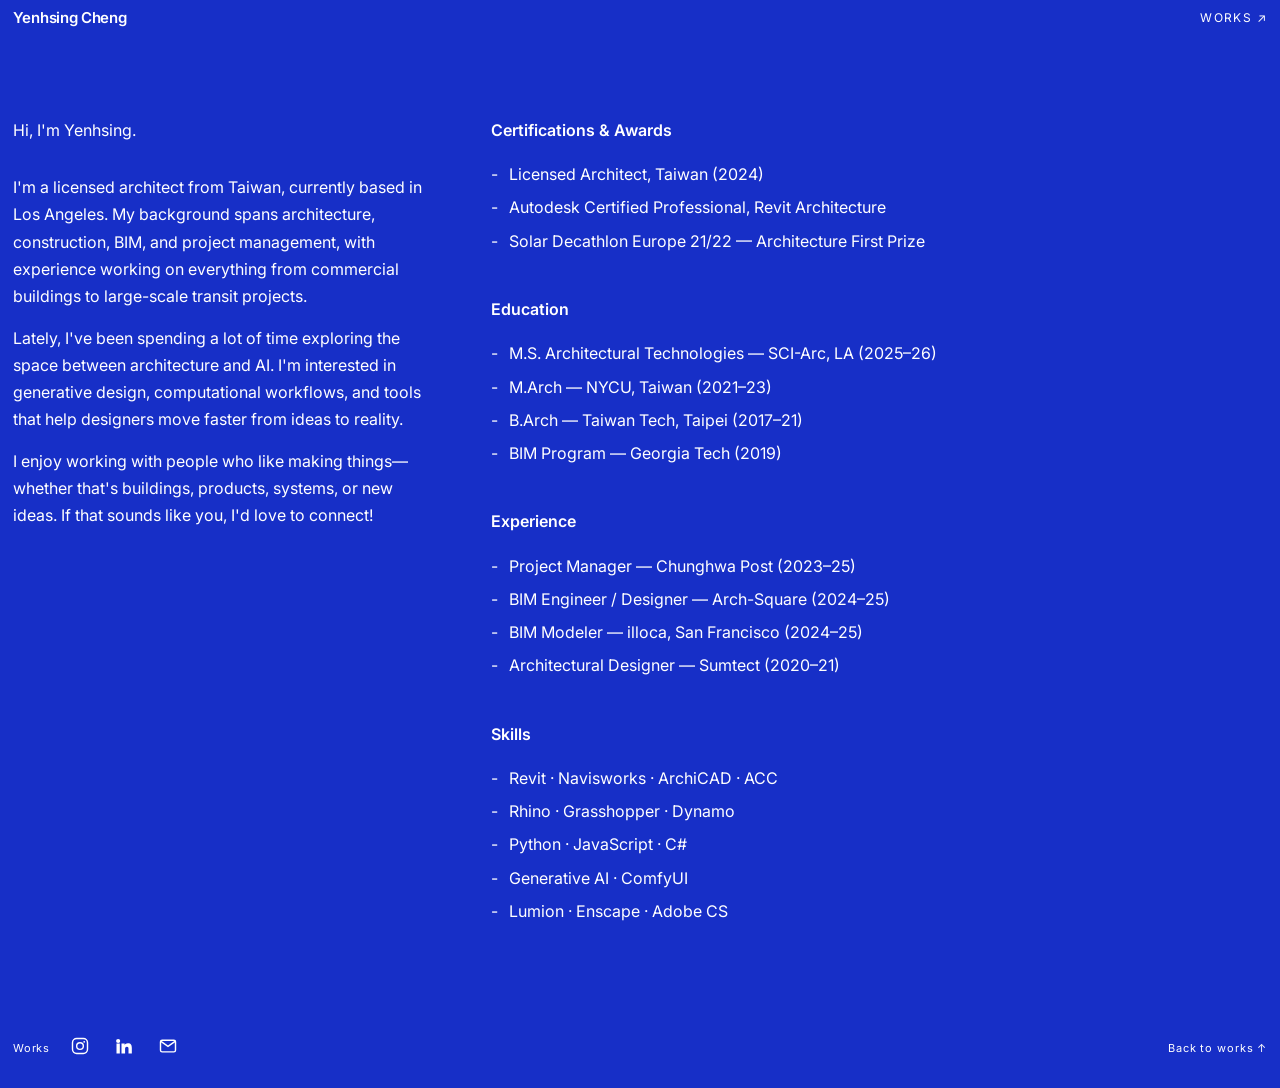
==== about.html @ 9a8e522f "Initial commit: Yenhsing Cheng architecture portfolio - Static site (index/about/work + styles/scrip" ====
<!DOCTYPE html>
<html lang="en">

<head>
  <meta charset="UTF-8" />
  <meta name="viewport" content="width=device-width, initial-scale=1.0" />
  <title>Yenhsing Cheng — About</title>
  <link rel="icon" href="favicon.svg" type="image/svg+xml" />
  <meta name="description"
    content="About Yenhsing Cheng — architectural designer working between Taipei and Los Angeles." />
  <link rel="preconnect" href="https://fonts.googleapis.com" />
  <link rel="preconnect" href="https://fonts.gstatic.com" crossorigin />
  <link href="https://fonts.googleapis.com/css2?family=Inter:wght@300;400;500;600&display=swap" rel="stylesheet" />
  <link rel="stylesheet" href="styles.css" />
  <!-- about.html only: blue background with white text -->
  <style>
    :root {
      --bg: #172FC7 !important;
      --ink: #ffffff !important;
      --ink-2: #ffffff !important;
      --line: #ffffff !important;
      --accent: #F90203 !important;
    }

    body,
    .head {
      background: #172FC7 !important;
      color: #ffffff !important;
    }
  </style>
</head>

<body>

  <!-- HEADER -->
  <header class="head">
    <a href="index.html" class="head__logo">Yenhsing Cheng</a>
    <a href="index.html#works" class="head__menu"><span class="head__menu-label">Works ↗</span></a>
  </header>

  <!-- ABOUT -->
  <main class="about">
    <div class="about__grid">
      <div class="about__intro">
        <h1 class="about__statement">Hi, I'm Yenhsing.</h1>
        <p class="about__body">
          I'm a licensed architect from Taiwan, currently based in Los Angeles. My background spans
          architecture, construction, BIM, and project management, with experience working on everything
          from commercial buildings to large-scale transit projects.
        </p>
        <p class="about__body">
          Lately, I've been spending a lot of time exploring the space between architecture and AI. I'm
          interested in generative design, computational workflows, and tools that help designers move
          faster from ideas to reality.
        </p>
        <p class="about__body">
          I enjoy working with people who like making things—whether that's buildings, products, systems,
          or new ideas. If that sounds like you, I'd love to connect!
        </p>
      </div>

      <div class="about__side">
        <div class="about__col">
          <p class="label">Certifications &amp; Awards</p>
          <ul class="lined">
            <li>Licensed Architect, Taiwan (2024)</li>
            <li>Autodesk Certified Professional, Revit Architecture</li>
            <li>Solar Decathlon Europe 21/22 — Architecture First Prize</li>
          </ul>
        </div>
        <div class="about__col">
          <p class="label">Education</p>
          <ul class="lined">
            <li>M.S. Architectural Technologies — SCI-Arc, LA (2025–26)</li>
            <li>M.Arch — NYCU, Taiwan (2021–23)</li>
            <li>B.Arch — Taiwan Tech, Taipei (2017–21)</li>
            <li>BIM Program — Georgia Tech (2019)</li>
          </ul>
        </div>
        <div class="about__col">
          <p class="label">Experience</p>
          <ul class="lined">
            <li>Project Manager — Chunghwa Post (2023–25)</li>
            <li>BIM Engineer / Designer — Arch-Square (2024–25)</li>
            <li>BIM Modeler — illoca, San Francisco (2024–25)</li>
            <li>Architectural Designer — Sumtect (2020–21)</li>
          </ul>
        </div>
        <div class="about__col">
          <p class="label">Skills</p>
          <ul class="lined">
            <li>Revit · Navisworks · ArchiCAD · ACC</li>
            <li>Rhino · Grasshopper · Dynamo</li>
            <li>Python · JavaScript · C#</li>
            <li>Generative AI · ComfyUI</li>
            <li>Lumion · Enscape · Adobe CS</li>
          </ul>
        </div>
      </div>
    </div>
  </main>

  <!-- FOOTER -->
  <footer class="footer">
    <div class="footer__row">
      <div class="footer__left">
        <a href="index.html#works">Works</a>
        <ul class="social">
          <li><a href="https://www.instagram.com/_cyenh_?utm_source=ig_web_button_share_sheet&igsh=ZDNlZDc0MzIxNw=="
              target="_blank" rel="noopener" aria-label="Instagram">
              <svg viewBox="0 0 24 24" width="24" height="24" fill="none" stroke="currentColor" stroke-width="1.7">
                <rect x="3" y="3" width="18" height="18" rx="5" />
                <circle cx="12" cy="12" r="4" />
                <circle cx="17" cy="7" r="1.1" fill="currentColor" stroke="none" />
              </svg>
            </a></li>
          <li><a href="https://www.linkedin.com/in/yenhsing-cheng" target="_blank" rel="noopener" aria-label="LinkedIn">
              <svg viewBox="0 0 24 24" width="24" height="24" fill="currentColor">
                <path
                  d="M4.98 3.5a2.5 2.5 0 1 0 0 5 2.5 2.5 0 0 0 0-5zM3 9h4v12H3V9zm6 0h3.8v1.65h.05c.53-.95 1.83-1.95 3.77-1.95 4.03 0 4.78 2.5 4.78 5.74V21h-4v-5.2c0-1.24-.02-2.84-1.9-2.84-1.9 0-2.2 1.36-2.2 2.76V21H9V9z" />
              </svg>
            </a></li>
          <li><a href="mailto:jckiancheng@gmail.com" aria-label="Email">
              <svg viewBox="0 0 24 24" width="24" height="24" fill="none" stroke="currentColor" stroke-width="1.7">
                <rect x="3" y="5" width="18" height="14" rx="2" />
                <path d="m3.5 6.5 8.5 6 8.5-6" />
              </svg>
            </a></li>
        </ul>
      </div>
      <a href="index.html#works">Back to works ↑</a>
    </div>
  </footer>

</body>

</html>
---- styles.css ----
/* ============================================================
   AYOND — Studio Portfolio
   IA & UI/UX referencing ayond.jp:
   minimal · monochrome · works-grid centric · fullscreen menu
   ============================================================ */

:root {
  --bg: #ffffff;
  --bg-2: #ededed;
  /* default scheme (work.html + about.html): red ink, blue on hover */
  --ink: #F90203;
  --ink-2: #F90203;
  --line: #F90203;
  --line-w: 2px;
  /* one knob for every divider line's thickness */
  --accent: #172FC7;

  --sans: "Inter", system-ui, -apple-system, sans-serif;
  /* "mono" now resolves to the same sans-serif — kept as a var so the existing
     label/caption/meta rules don't need touching */
  --mono: var(--sans);

  --pad: clamp(5px, 1vw, 14px);
  --max: 1920px;
  --ease: cubic-bezier(.66, 0, .18, 1);
}

[data-theme="dark"] {
  --bg: #000000;
  --bg-2: #161616;
  --ink: #ffffff;
  --ink-2: #ffffff;
  --line: #ffffff;
  --accent: #F90203;
}

* {
  box-sizing: border-box;
  margin: 0;
  padding: 0;
}

/* solid red custom cursor across the whole site (white edge keeps it visible on
   both light and dark backgrounds); hotspot sits at the arrow tip */
body,
body * {
  cursor: url("data:image/svg+xml,<svg xmlns='http://www.w3.org/2000/svg' width='24' height='24' viewBox='0 0 24 24'><path d='M3 2 L3 20 L8 15.5 L11.5 22 L14 21 L10.5 14.8 L17 14.8 Z' fill='%23172FC7' stroke='%23ffffff' stroke-width='1.3' stroke-linejoin='round'/></svg>") 3 2, auto;
}

html {
  -webkit-font-smoothing: antialiased;
  scroll-behavior: smooth;
}

body {
  background: var(--bg);
  color: var(--ink);
  font-family: var(--sans);
  font-size: 16px;
  line-height: 1.5;
  overflow-x: hidden;
  transition: background .6s var(--ease), color .6s var(--ease);
}

a {
  color: inherit;
  text-decoration: none;
}

button {
  font: inherit;
  color: inherit;
  background: none;
  border: 0;
  cursor: pointer;
}

ul,
ol {
  list-style: none;
}

img,
svg {
  display: block;
  max-width: 100%;
}

em {
  font-style: normal;
}

::selection {
  background: var(--ink);
  color: var(--bg);
}

.label {
  font-family: var(--mono);
  font-size: 11px;
  font-weight: 400;
  letter-spacing: 0.14em;
  text-transform: uppercase;
  color: var(--ink-2);
}

/* shared "lined" lists */
.lined li {
  border-top: 1px solid var(--line);
  padding: 12px 0;
  font-size: 14px;
}

.lined li:last-child {
  border-bottom: 1px solid var(--line);
}

.lined a {
  display: block;
  transition: padding-left .35s var(--ease), color .25s;
}

.lined a:hover {
  padding-left: 12px;
  color: var(--accent);
}

/* ============ LOADER ============ */
.loader {
  position: fixed;
  inset: 0;
  z-index: 9000;
  background: var(--ink);
  color: var(--bg);
  display: flex;
  flex-direction: column;
  align-items: center;
  justify-content: center;
  gap: 26px;
  transition: opacity .5s ease, visibility .5s;
}

.loader.is-out {
  opacity: 0;
  visibility: hidden;
}

.loader__mark {
  font-size: clamp(40px, 9vw, 110px);
  font-weight: 500;
  letter-spacing: -.04em;
}

.loader__bar {
  width: clamp(180px, 28vw, 300px);
  height: 1px;
  background: rgba(255, 255, 255, .2);
  overflow: hidden;
}

.loader__bar span {
  display: block;
  height: 100%;
  width: 0;
  background: var(--bg);
  transition: width .2s linear;
}

.loader__pct {
  font-family: var(--mono);
  font-size: 11px;
  letter-spacing: .15em;
  opacity: .65;
}

/* ============ PAGE TRANSITION (flip) ============ */
.pageflip {
  position: fixed;
  inset: 0;
  z-index: 9500;
  background: var(--ink);
  color: var(--bg);
  display: flex;
  align-items: center;
  justify-content: center;
  transform: translateY(100%);
  pointer-events: none;
  will-change: transform;
}

.pageflip.cover {
  transform: translateY(0);
}

/* arrived covered (no transition) */
.pageflip.enter {
  transform: translateY(0);
  transition: transform .56s var(--ease);
}

/* slide up to cover before leaving */
.pageflip.reveal {
  transform: translateY(-100%);
  transition: transform .72s var(--ease);
}

/* slide away to reveal */
.pageflip__label {
  font-family: var(--mono);
  font-size: 13px;
  letter-spacing: .22em;
  text-transform: uppercase;
  opacity: .85;
}

.pageflip__label::after {
  content: " ↗";
  opacity: .5;
}

/* ============ ENTRY / COVER (sitoh-style landing) ============ */
body.enter-lock {
  overflow: hidden;
}

.enter {
  position: fixed;
  inset: 0;
  z-index: 8000;
  background: var(--bg);
  color: var(--ink);
  padding: clamp(20px, 3.5vw, 48px);
  overflow: hidden;
  transition: transform 1.05s var(--ease);
}

.enter.is-open {
  transform: translateY(-100%);
  pointer-events: none;
}

.enter__bar {
  display: flex;
  align-items: baseline;
  gap: clamp(36px, 10vw, 170px);
}

.enter__logo {
  font-size: clamp(17px, 1.5vw, 22px);
  font-weight: 600;
  letter-spacing: -.02em;
}

.enter__nav {
  display: flex;
  gap: clamp(18px, 3vw, 48px);
  font-size: clamp(16px, 1.4vw, 21px);
}

.enter__nav a {
  transition: opacity .25s;
}

.enter__nav a:hover {
  opacity: .45;
}

.enter__meta {
  margin-top: clamp(20px, 2.4vw, 30px);
  display: flex;
  flex-direction: column;
  gap: 14px;
  font-size: 14px;
  line-height: 1.55;
  max-width: 380px;
}

.enter__meta p {
  color: var(--ink-2);
}

.enter__links {
  display: flex;
  flex-direction: column;
  gap: 4px;
}

.enter__links a,
.enter__meta a[href^="mailto"] {
  transition: opacity .25s;
}

.enter__links a:hover,
.enter__meta a[href^="mailto"]:hover {
  opacity: .45;
}

/* mark + Enter button stack on the right, Enter directly below "Arch." */
.enter__right {
  position: absolute;
  top: clamp(28px, 5vw, 70px);
  right: clamp(20px, 3vw, 44px);
  display: flex;
  flex-direction: column;
  align-items: flex-end;
  gap: clamp(8px, 1.5vh, 18px);
}

.enter__mark {
  font-size: clamp(64px, 10.5vw, 162px);
  font-weight: 600;
  letter-spacing: -.03em;
  line-height: .9;
  writing-mode: vertical-rl;
  text-orientation: sideways;
  pointer-events: none;
}

.enter__go {
  display: inline-flex;
  align-items: center;
  gap: 10px;
  border: 1px solid var(--line);
  border-radius: 999px;
  padding: 15px 26px;
  font-family: var(--mono);
  font-size: 13px;
  letter-spacing: .12em;
  text-transform: uppercase;
  transition: background .35s var(--ease), color .35s, border-color .35s;
}

.enter__go:hover {
  background: var(--ink);
  color: var(--bg);
  border-color: var(--ink);
}

.enter__go svg {
  transition: transform .35s var(--ease);
}

.enter__go:hover svg {
  transform: translateY(3px);
}

.enter__word-wrap {
  position: absolute;
  left: 0;
  right: 0;
  bottom: clamp(40px, 7vh, 88px);   /* sits just above the copyright */
}
.enter__word {
  overflow: hidden;
  font-size: clamp(44px, 11vw, 200px);
  font-weight: 600;
  letter-spacing: -.045em;
  line-height: 1.15;                  /* room for ascenders/descenders — no clipping */
  padding: 0.05em 0;
}
.enter__word-track {
  display: flex;
  width: max-content;
  animation: enter-word-scroll 16s linear infinite;
}
.enter__word-group {
  flex: 0 0 auto;
  white-space: nowrap;
}
@keyframes enter-word-scroll {
  from { transform: translateX(0); }
  to   { transform: translateX(-50%); }
}
@media (prefers-reduced-motion: reduce) {
  .enter__word-track { animation: none; }
}

/* Blue intro: a vertical line draws upward at the marquee's top-left, then blue text runs out */
.enter__hello {
  position: absolute;
  left: clamp(20px, 3.5vw, 48px);
  bottom: calc(100% + 16px);
  width: min(360px, 55%);
  z-index: 20;
  color: var(--accent);
  padding-left: 18px;
  font-family: var(--sans);
  font-size: 15px;
  line-height: 1.55;
  opacity: 0;
  visibility: hidden;
  transition: opacity .2s ease, visibility .2s;
  pointer-events: none;
}
/* the blue line that draws upward (bottom-to-top) */
.enter__hello::before {
  content: "";
  position: absolute;
  left: 0;
  bottom: 0;
  width: 2px;
  height: 0;
  background: var(--accent);
  transition: height .45s ease;
}
.enter__hello p { margin: 0 0 .7em; }
.enter__hello p:last-child { margin-bottom: 0; }
/* blinking caret shown while the text types out */
.enter__hello.is-typing p:last-child::after {
  content: "";
  display: inline-block;
  width: 2px;
  height: 1em;
  margin-left: 1px;
  vertical-align: -0.15em;
  background: var(--accent);
  animation: hello-caret .7s steps(1) infinite;
}
@keyframes hello-caret { 50% { opacity: 0; } }

.enter__word:hover ~ .enter__hello,
.enter__word:focus-visible ~ .enter__hello,
.enter__hello:hover,
.enter__hello.is-shown {
  opacity: 1;
  visibility: visible;
}
.enter__word:hover ~ .enter__hello::before,
.enter__word:focus-visible ~ .enter__hello::before,
.enter__hello:hover::before,
.enter__hello.is-shown::before {
  height: 100%;
}

.enter__foot {
  display: contents;
}

.enter__copy {
  position: absolute;
  right: clamp(20px, 3.5vw, 48px);
  bottom: clamp(20px, 2.6vw, 34px);
  font-family: var(--mono);
  font-size: 11px;
  letter-spacing: .08em;
  color: var(--ink-2);
}

@media (max-width: 720px) {
  .enter__mark {
    display: none;
  }

  .enter__right {
    top: auto;
    bottom: 28%;
  }

  .enter__word {
    font-size: 17vw;
    bottom: 70px;
  }

  .enter__copy {
    bottom: 28px;
  }
}

/* ============ HEADER ============ */
/* the top bar is its own fixed block: solid background, dark text — it stays put
   while everything scrolls beneath it */
.head {
  position: fixed;
  top: 0;
  left: 0;
  right: 0;
  z-index: 100;
  display: flex;
  align-items: center;
  justify-content: space-between;
  padding: 7px var(--pad);
  background: var(--bg);
  color: var(--ink);
}

.head__logo {
  font-size: 15px;
  font-weight: 600;
  letter-spacing: -.02em;
  display: inline-flex;
  align-items: baseline;
  gap: 2px;
}

.head__logo i {
  font-style: normal;
  font-size: .55em;
  transform: translateY(-.6em);
}

.head__menu {
  display: inline-flex;
  align-items: center;
  gap: 10px;
}

.head__menu-label {
  font-family: var(--mono);
  font-size: 12px;
  letter-spacing: .12em;
  text-transform: uppercase;
}

.head__nav {
  display: inline-flex;
  align-items: center;
  gap: clamp(16px, 2vw, 28px);
}

.head__nav a {
  transition: color .25s;
}

.head__nav a:hover {
  color: var(--accent);
}

/* while the About overlay is open, the header (logo + Works toggle) turns blue to match it */
body.menu-open .head__logo,
body.menu-open .head__menu {
  color: #172FC7;
}

/* match the top-left "Yenhsing Cheng" logo typography */
.head__nav a,
.head__nav .head__menu-label {
  font-family: var(--sans);
  font-size: 15px;
  font-weight: 600;
  letter-spacing: -.02em;
  text-transform: none;
}

.head__menu-ico {
  display: inline-flex;
  flex-direction: column;
  gap: 4px;
  width: 22px;
}

.head__menu-ico i {
  height: 1.5px;
  width: 100%;
  background: currentColor;
  transition: transform .4s var(--ease);
}

body.menu-open .head__menu-ico i:nth-child(1) {
  transform: translateY(2.75px) rotate(45deg);
}

body.menu-open .head__menu-ico i:nth-child(2) {
  transform: translateY(-2.75px) rotate(-45deg);
}

/* ============ MENU OVERLAY ============ */
.menu {
  position: fixed;
  inset: 0;
  z-index: 90;
  background: #172FC7;   /* About panel: blue background, white text */
  color: var(--bg);
  padding: clamp(64px, 9vh, 96px) var(--pad) clamp(14px, 2vh, 24px);
  display: flex;
  flex-direction: column;
  justify-content: space-between;
  clip-path: inset(0 0 100% 0);
  transition: clip-path .7s var(--ease);
  pointer-events: none;
}

body.menu-open .menu {
  clip-path: inset(0 0 0 0);
  pointer-events: auto;
}

.menu__list {
  display: flex;
  flex-direction: column;
}

.menu__list li {
  overflow: hidden;
}

.menu__list a {
  display: inline-flex;
  align-items: baseline;
  gap: 18px;
  font-size: clamp(44px, 10vw, 132px);
  font-weight: 500;
  letter-spacing: -.04em;
  line-height: 1.04;
  padding: 4px 0;
  transform: translateY(110%);
  transition: transform .7s var(--ease), color .3s;
}

body.menu-open .menu__list a {
  transform: translateY(0);
}

.menu__list li:nth-child(1) a {
  transition-delay: .08s;
}

.menu__list li:nth-child(2) a {
  transition-delay: .14s;
}

.menu__list li:nth-child(3) a {
  transition-delay: .20s;
}

.menu__list li:nth-child(4) a {
  transition-delay: .26s;
}

.menu__list a[data-num]::before {
  content: attr(data-num);
  font-family: var(--mono);
  font-size: 13px;
  font-weight: 400;
  letter-spacing: .1em;
  opacity: .5;
  align-self: flex-start;
  transform: translateY(.4em);
}

.menu__list a:hover {
  color: var(--accent);
}

.menu__meta {
  display: grid;
  grid-template-columns: repeat(3, 1fr);
  gap: 30px;
  border-top: var(--line-w) solid rgba(255, 255, 255, .18);
  padding-top: 26px;
  font-family: var(--mono);
  font-size: 13px;
  line-height: 1.7;
  opacity: 0;
  transition: opacity .5s ease .4s;
}

body.menu-open .menu__meta {
  opacity: 1;
}

.menu__meta .label {
  color: rgba(255, 255, 255, .5);
  margin-bottom: 10px;
}

.menu__social a {
  transition: opacity .25s;
}

.menu__social a:hover {
  opacity: .55;
}

[data-theme="dark"] .menu__meta {
  border-color: rgba(0, 0, 0, .25);
}

@media (max-width: 720px) {
  .menu__meta {
    grid-template-columns: 1fr;
    gap: 18px;
  }
}

/* ---- About content shown inside the menu overlay (black bg → white text) ---- */
.menu {
  overflow-y: auto;
}

.menu .about {
  padding: 0;
  margin: 0 auto;
  max-width: var(--max);
  width: 100%;
  color: var(--bg);
  /* fades/slides in with the clip-path reveal, matching the old menu motion */
  opacity: 0;
  transform: translateY(24px);
  transition: opacity .5s ease .28s, transform .6s var(--ease) .28s;
}

body.menu-open .menu .about {
  opacity: 1;
  transform: none;
}

.menu .about__statement,
.menu .about__body,
.menu .about .label,
.menu .about .lined li {
  color: var(--bg);
}

.menu .about__intro {
  position: static;
}

.about__social {
  margin-top: 30px;
}

.menu .social a {
  color: var(--bg);
}

/* ============ PLACEHOLDER ============ */
.ph {
  position: relative;
  width: 100%;
  height: 100%;
  display: flex;
  flex-direction: column;
  align-items: center;
  justify-content: center;
  background:
    repeating-linear-gradient(45deg, rgba(0, 0, 0, .022) 0 9px, transparent 9px 18px),
    var(--bg-2);
  color: var(--ink-2);
  font-family: var(--mono);
  text-align: center;
  padding: 20px;
  overflow: hidden;
}

.ph::before {
  content: attr(data-label);
  position: absolute;
  top: 10px;
  left: 10px;
  font-size: 10px;
  letter-spacing: .14em;
  color: var(--bg);
  background: var(--ink);
  padding: 3px 7px;
  z-index: 2;
}

.ph span {
  font-size: 13px;
  font-weight: 500;
  color: var(--ink);
}

.ph small {
  font-size: 10px;
  opacity: .6;
  margin-top: 3px;
}

/* real imagery fills any .ph placeholder, keeping the corner label badge */
.ph>img {
  position: absolute;
  inset: 0;
  width: 100%;
  height: 100%;
  object-fit: cover;
  display: block;
  z-index: 1;
}

.ph.is-img {
  background: var(--ink);
}

/* ============ WORKS ============ */
.works {
  padding: 22px var(--pad) 45px;
  max-width: var(--max);
  margin: 0 auto;
}

/* vertical works index — Ryan-Miyoshi-style row:
   super-large project name on the left; brief + meta on top of the right,
   a row of representative images below */
.wrow {
  border-bottom: var(--line-w) solid var(--line);
}

.wrow.is-hidden {
  display: none;
}

.wrow__link {
  display: grid;
  grid-template-columns: minmax(0, 1.1fr) minmax(0, 2fr);
  align-items: start;
  gap: clamp(6px, 1vw, 16px);
  padding: clamp(14px, 1.7vw, 25px) 2px;
}

/* a title that's a single unbreakable word too wide for its column (.wrow--stack,
   set by JS) spans the full width on its own row; the brief + meta + images stay
   in the right-hand column so they still line up with every other row. It still
   freezes (sticky) like every other title — a background masks the content that
   scrolls up beneath the full-width title. */
.wrow--stack .wrow__title {
  grid-column: 1 / -1;
  width: max-content;
  max-width: 100%;
  z-index: 2;
  padding: 0 14px 6px 0;
}

.wrow--stack .wrow__main {
  grid-column: 2;
}

/* the big title pins below the header while its row scrolls past;
   the next row's title then pushes it up (ryry.io-style sticky index) */
.wrow__title {
  position: sticky;
  top: 84px;
  align-self: start;
  font-size: clamp(32px, 5.5vw, 80px);
  font-weight: 500;
  line-height: .98;
  letter-spacing: -.03em;
  transition: color .3s var(--ease);
}

.wrow__link:hover .wrow__title {
  color: var(--accent);
}

/* the meta line shares the gallery's 4-column grid (same column gap) so the
   keyword column lines up with the 3rd photo and the year with the 4th */
.wrow__head {
  display: grid;
  grid-template-columns: repeat(4, 1fr);
  align-items: start;
  gap: 12px clamp(8px, 0.8vw, 14px);
  margin-bottom: clamp(8px, 0.9vw, 14px);
}

.wrow__brief {
  grid-column: 1 / 3;
  font-size: 14px;
  line-height: 1.6;
  color: var(--ink-2);
  max-width: 44ch;
}

.wrow__cat {
  grid-column: 3;
  font-family: var(--mono);
  font-size: 11px;
  letter-spacing: .1em;
  text-transform: uppercase;
  color: var(--ink-2);
}

.wrow__year {
  grid-column: 4;
  font-family: var(--mono);
  font-size: 12px;
  color: var(--ink-2);
  justify-self: end;
  white-space: nowrap;
}

.wrow__gallery {
  display: grid;
  grid-template-columns: repeat(4, 1fr);
  gap: clamp(4px, 0.4vw, 7px);
}

.wrow__shot {
  aspect-ratio: 4/3;
  overflow: hidden;
  background: var(--bg-2);
  border-radius: 2px;
}

.wrow__shot img,
.wrow__shot video {
  width: 100%;
  height: 100%;
  object-fit: cover;
  display: block;
}

/* a tall/vertical feature shot spanning two rows of the gallery grid */
.wrow__shot--tall {
  grid-row: span 2;
  aspect-ratio: auto;
}

/* a super-long photo (extreme aspect, flagged by JS) takes its own full-width row,
   shown uncropped instead of being squeezed into a 4:3 thumbnail */
.wrow__shot--full {
  grid-column: 1 / -1;
  aspect-ratio: auto;
  display: flex;
  justify-content: center;
  align-items: center;
  background: transparent;
}

.wrow__shot--full img,
.wrow__shot--full video {
  width: auto;
  height: auto;
  max-width: 100%;
  max-height: 80vh;
  object-fit: contain;
}

@media (max-width: 860px) {
  .wrow__link {
    grid-template-columns: 1fr;
    gap: 12px;
  }

  .wrow__title {
    position: static;
  }

  .wrow--stack .wrow__main {
    grid-column: auto;
  }

  .wrow__gallery {
    grid-template-columns: repeat(2, 1fr);
  }
}

@media (max-width: 560px) {
  .wrow__head {
    grid-template-columns: 1fr;
  }

  .wrow__brief,
  .wrow__cat,
  .wrow__year {
    grid-column: auto;
  }

  .wrow__year {
    justify-self: start;
  }
}

/* ============ CONTACT ============ */
.contact {
  padding: clamp(56px, 7vw, 90px) var(--pad);
  max-width: var(--max);
  margin: 0 auto;
}

.social {
  display: flex;
  gap: 24px;
  align-items: center;
}

.social a {
  display: inline-flex;
  color: var(--ink);
  transition: color .25s, transform .25s var(--ease);
}

.social a:hover {
  color: var(--accent);
  transform: translateY(-2px);
}

.social svg {
  display: block;
}

/* ============ ABOUT (about.html) ============ */
.about {
  padding: clamp(80px, 13vh, 150px) var(--pad) 80px;
  max-width: var(--max);
  margin: 0 auto;
}

/* unified typography — the whole page reads in one plain Inter style, like the
   work-index intro: one size, normal weight, no italics, no uppercase, no
   letter-spacing */
.about__statement,
.about__body,
.about .label,
.about .lined li {
  font-family: var(--sans);
  font-size: 16px;
  font-weight: 400;
  line-height: 1.7;
  letter-spacing: 0;
  text-transform: none;
  color: var(--ink);
}

/* two columns — same width ratio as the work index (1.1fr : 2fr): intro on the
   left, the stacked sections on the right */
.about__grid {
  display: grid;
  grid-template-columns: minmax(0, 1.1fr) minmax(0, 2fr);
  gap: clamp(24px, 4vw, 64px);
  align-items: start;
}

/* Skills run as a continuous horizontal marquee across the About panel */
.skills-marquee {
  margin-top: clamp(32px, 4.5vh, 56px);
  padding-top: clamp(16px, 1.6vw, 22px);
  border-top: 1px solid rgba(255, 255, 255, .22);
  overflow: hidden;
  -webkit-mask-image: linear-gradient(90deg, transparent, #000 5%, #000 95%, transparent);
  mask-image: linear-gradient(90deg, transparent, #000 5%, #000 95%, transparent);
}

.skills-marquee__track {
  display: flex;
  width: max-content;
  animation: skills-scroll 42s linear infinite;
}


.skills-marquee__group {
  flex: 0 0 auto;
  white-space: nowrap;
  font-family: var(--sans);
  font-size: 16px;
  letter-spacing: .01em;
}

@keyframes skills-scroll {
  from {
    transform: translateX(0);
  }

  to {
    transform: translateX(-50%);
  }
}

@media (prefers-reduced-motion: reduce) {
  .skills-marquee__track {
    animation: none;
  }
}

/* left intro stays fixed in view while the right column scrolls past */
.about__intro {
  position: sticky;
  top: clamp(90px, 12vh, 130px);
  align-self: start;
}

.about__statement {
  margin: 0 0 30px;
}

.about__statement em {
  font-style: normal;
  font-weight: 400;
}

.about__body strong {
  font-weight: 400;
}

/* space between the casual intro paragraphs */
.about__body + .about__body {
  margin-top: 0.9em;
}

/* right column — Certifications & Awards / Education / Experience / Skills stacked */
.about__side {
  display: flex;
  flex-direction: column;
  gap: clamp(26px, 3vw, 42px);
}

.about .label {
  margin-bottom: 14px;
  font-weight: 600;
}

/* lists as simple "-" bullets, not bordered rows */
.about .lined li {
  border: 0;
  padding: 3px 0 3px 1.1em;
  position: relative;
}

.about .lined li::before {
  content: "-";
  position: absolute;
  left: 0;
}

.about .lined li:last-child {
  border: 0;
}

@media (max-width: 700px) {
  .about__grid {
    grid-template-columns: 1fr;
    gap: 40px;
  }

  .about__intro {
    position: static;
  }
}

/* ============ FOOTER ============ */
.footer {
  padding: 28px var(--pad);
}

.footer__row {
  display: flex;
  justify-content: space-between;
  align-items: center;
  gap: 16px;
  flex-wrap: wrap;
  font-family: var(--mono);
  font-size: 11px;
  letter-spacing: .08em;
  color: var(--ink-2);
}

.footer__left {
  display: flex;
  align-items: center;
  gap: 20px;
}

.footer__left .social svg {
  width: 20px;
  height: 20px;
}

.footer__row a {
  transition: opacity .25s;
}

.footer__row a:hover {
  opacity: .5;
}

/* ============ CASE STUDY (work.html) ============ */
.case {
  padding: 120px var(--pad) 0;
  max-width: var(--max);
  margin: 0 auto;
}

.case__back {
  display: inline-flex;
  align-items: center;
  gap: 8px;
  font-family: var(--mono);
  font-size: 12px;
  letter-spacing: .1em;
  text-transform: uppercase;
  color: var(--ink-2);
  transition: padding-left .35s var(--ease), color .25s;
}

.case__back:hover {
  color: var(--accent);
}

.case__head {
  display: grid;
  grid-template-columns: 1fr auto;
  align-items: end;
  gap: 30px;
  margin: 40px 0 36px;
  padding-bottom: 30px;
  border-bottom: var(--line-w) solid var(--line);
}

.case__title {
  font-size: clamp(40px, 7vw, 116px);
  font-weight: 400;
  line-height: .98;
  letter-spacing: -.04em;
}

.case__cat {
  font-family: var(--mono);
  font-size: 13px;
  letter-spacing: .1em;
  text-transform: uppercase;
  color: var(--ink-2);
  text-align: right;
  white-space: nowrap;
}

.case__meta {
  display: grid;
  grid-template-columns: repeat(4, 1fr);
  gap: 30px;
  margin: 50px 0;
  padding: 30px 0;
  border-top: var(--line-w) solid var(--line);
  border-bottom: var(--line-w) solid var(--line);
}

.case__meta .label {
  margin-bottom: 10px;
}

.case__meta p {
  font-size: 15px;
  line-height: 1.6;
}

/* brief: the big intro line, full-width at the top (single column) */
.case__brief {
  margin: 46px 0 4px;
}

.case__lead {
  font-size: clamp(20px, 2.2vw, 30px);
  font-weight: 400;
  line-height: 1.4;
  letter-spacing: -.02em;
}

/* story (2:1): images scroll on the left; on the right the description freezes for
   the whole column, and the small caption swaps to the image currently in view */
.case__story {
  display: grid;
  grid-template-columns: 2fr 1fr;
  gap: clamp(12px, 1.5vw, 24px);
  align-items: start;
  margin: 44px 0 90px;
}

.case__media {
  display: flex;
  flex-direction: column;
  gap: clamp(4px, 0.5vw, 8px);
}

.case__frame {
  overflow: hidden;
  background: var(--bg-2);
  border-radius: 2px;
}

.case__frame img,
.case__frame video {
  width: 100%;
  height: auto;
  display: block;
}

.case__frame figcaption {
  display: none;
}

.case__aside {
  position: sticky;
  top: 96px;
  align-self: start;
  height: calc(100vh - 120px);
  display: flex;
  flex-direction: column;
}

.case__text {
  color: var(--ink);
  font-size: 15px;
  line-height: 20px;
}

.case__cap {
  margin-top: auto;
  min-height: 1.6em;
  font-family: var(--mono);
  font-size: 12px;
  line-height: 1.6;
  letter-spacing: .02em;
  color: var(--ink-2);
}

/* more projects — a simple list of the other projects' titles, clickable */
.case__more {
  padding: 54px var(--pad) 72px;
  border-top: var(--line-w) solid var(--line);
  max-width: var(--max);
  margin: 0 auto;
}

.case__more .label {
  margin-bottom: 22px;
}

.case__more-grid {
  display: flex;
  flex-direction: column;
}

.case__more-item a {
  display: inline-block;
  padding: 8px 0;
  font-size: clamp(24px, 3.2vw, 46px);
  font-weight: 500;
  letter-spacing: -.02em;
  line-height: 1.1;
  transition: color .3s var(--ease), padding-left .3s var(--ease);
}

.case__more-item a:hover {
  color: var(--accent);
  padding-left: 12px;
}

@media (max-width: 760px) {
  .case__head {
    grid-template-columns: 1fr;
  }

  .case__cat {
    text-align: left;
  }

  .case__meta {
    grid-template-columns: 1fr 1fr;
    gap: 22px;
  }

  .case__story {
    grid-template-columns: 1fr;
    gap: 20px;
  }

  .case__aside {
    position: static;
    order: -1;
    height: auto;
  }

  .case__aside .case__cap {
    display: none;
  }

  .case__frame figcaption {
    display: block;
    margin-top: 8px;
    font-family: var(--mono);
    font-size: 11px;
    line-height: 1.5;
    color: var(--ink-2);
  }

  .case__more-grid {
    grid-template-columns: 1fr 1fr;
    gap: 18px;
  }
}

/* ============ REVEAL ============ */
.reveal {
  opacity: 0;
  transform: translateY(28px);
  transition: opacity .8s var(--ease), transform .8s var(--ease);
}

.reveal.is-in {
  opacity: 1;
  transform: none;
}

@media (prefers-reduced-motion: reduce) {
  * {
    animation: none !important;
    transition-duration: .01ms !important;
  }

  .reveal {
    opacity: 1;
    transform: none;
  }
}
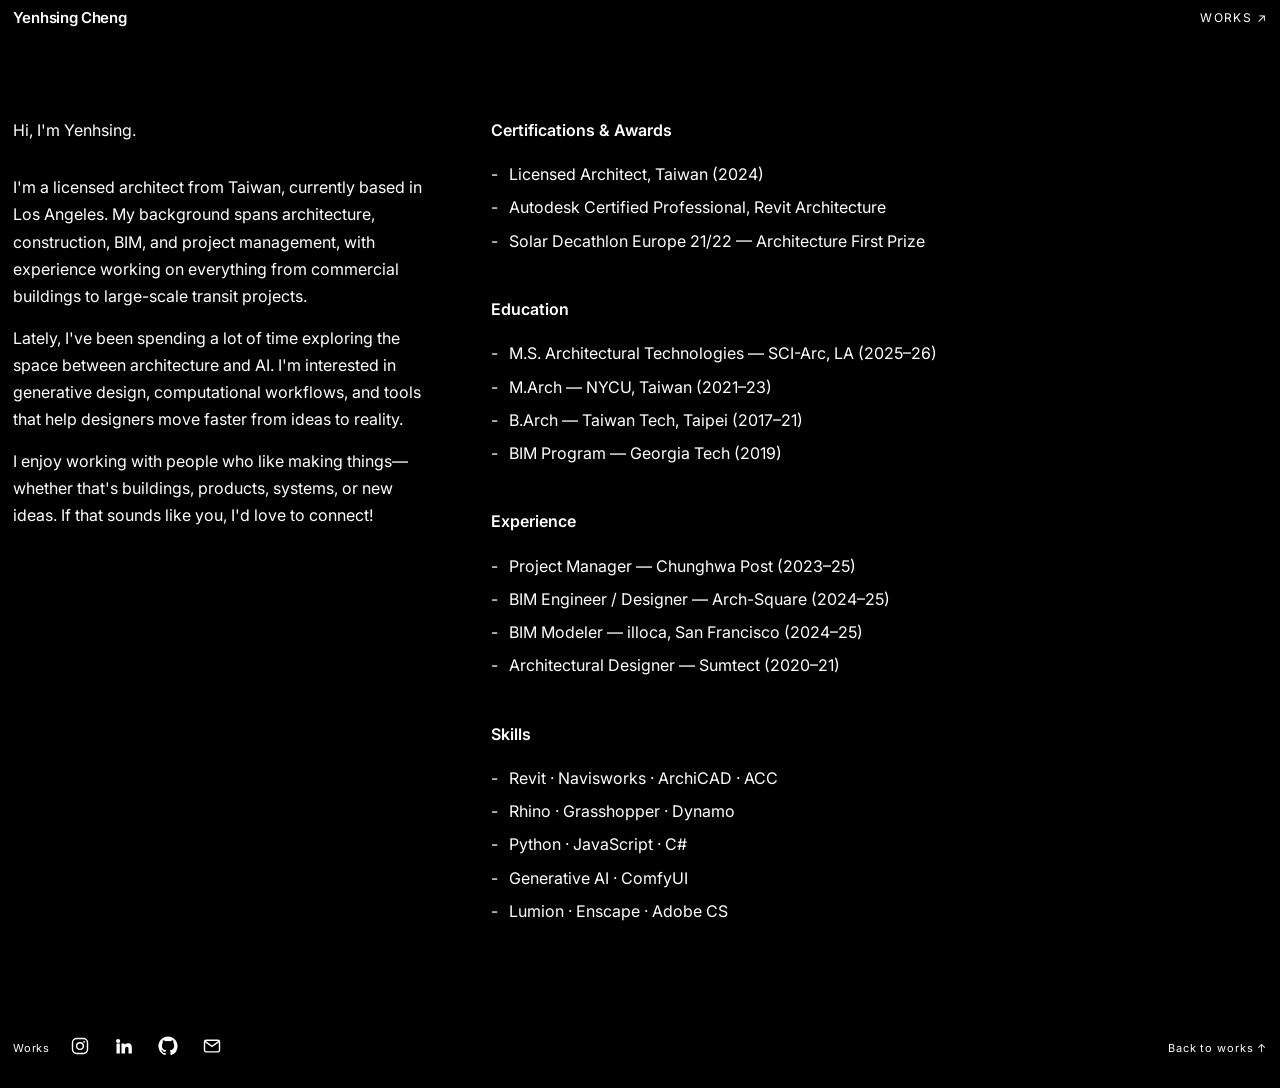
==== commit 144e0691: "Site content refresh: Arch/Tech cross-links, cover tweaks, image reorg - Add Arch.⇄Tech. switch link" ====
--- a/about.html
+++ b/about.html
@@ -12,10 +12,10 @@
   <link rel="preconnect" href="https://fonts.gstatic.com" crossorigin />
   <link href="https://fonts.googleapis.com/css2?family=Inter:wght@300;400;500;600&display=swap" rel="stylesheet" />
   <link rel="stylesheet" href="styles.css" />
-  <!-- about.html only: blue background with white text -->
+  <!-- about.html only: black background with white text -->
   <style>
     :root {
-      --bg: #172FC7 !important;
+      --bg: #000000 !important;
       --ink: #ffffff !important;
       --ink-2: #ffffff !important;
       --line: #ffffff !important;
@@ -24,7 +24,7 @@
 
     body,
     .head {
-      background: #172FC7 !important;
+      background: #000000 !important;
       color: #ffffff !important;
     }
   </style>
@@ -120,6 +120,9 @@
                   d="M4.98 3.5a2.5 2.5 0 1 0 0 5 2.5 2.5 0 0 0 0-5zM3 9h4v12H3V9zm6 0h3.8v1.65h.05c.53-.95 1.83-1.95 3.77-1.95 4.03 0 4.78 2.5 4.78 5.74V21h-4v-5.2c0-1.24-.02-2.84-1.9-2.84-1.9 0-2.2 1.36-2.2 2.76V21H9V9z" />
               </svg>
             </a></li>
+          <li><a href="https://github.com/jckian" target="_blank" rel="noopener" aria-label="GitHub">
+              <svg viewBox="0 0 24 24" width="24" height="24" fill="currentColor"><path d="M12 .5C5.73.5.5 5.73.5 12c0 5.08 3.29 9.39 7.86 10.91.58.11.79-.25.79-.56 0-.28-.01-1.02-.02-2-3.2.7-3.88-1.54-3.88-1.54-.52-1.33-1.28-1.68-1.28-1.68-1.05-.72.08-.7.08-.7 1.16.08 1.77 1.19 1.77 1.19 1.03 1.77 2.7 1.26 3.36.96.1-.75.4-1.26.73-1.55-2.55-.29-5.23-1.28-5.23-5.69 0-1.26.45-2.29 1.19-3.1-.12-.29-.52-1.46.11-3.05 0 0 .97-.31 3.18 1.18a11 11 0 0 1 5.79 0c2.21-1.49 3.18-1.18 3.18-1.18.63 1.59.23 2.76.11 3.05.74.81 1.19 1.84 1.19 3.1 0 4.42-2.69 5.4-5.25 5.68.41.36.78 1.06.78 2.14 0 1.54-.01 2.79-.01 3.17 0 .31.21.68.8.56A11.51 11.51 0 0 0 23.5 12C23.5 5.73 18.27.5 12 .5z"/></svg>
+            </a></li>
           <li><a href="mailto:jckiancheng@gmail.com" aria-label="Email">
               <svg viewBox="0 0 24 24" width="24" height="24" fill="none" stroke="currentColor" stroke-width="1.7">
                 <rect x="3" y="5" width="18" height="14" rx="2" />
--- a/styles.css
+++ b/styles.css
@@ -7,13 +7,13 @@
 :root {
   --bg: #ffffff;
   --bg-2: #ededed;
-  /* default scheme (work.html + about.html): red ink, blue on hover */
-  --ink: #F90203;
-  --ink-2: #F90203;
-  --line: #F90203;
+  /* default scheme (work.html + about.html): black ink, red on hover */
+  --ink: #000000;
+  --ink-2: #000000;
+  --line: #000000;
   --line-w: 2px;
   /* one knob for every divider line's thickness */
-  --accent: #172FC7;
+  --accent: #F90203;
 
   --sans: "Inter", system-ui, -apple-system, sans-serif;
   /* "mono" now resolves to the same sans-serif — kept as a var so the existing
@@ -44,12 +44,15 @@
    both light and dark backgrounds); hotspot sits at the arrow tip */
 body,
 body * {
-  cursor: url("data:image/svg+xml,<svg xmlns='http://www.w3.org/2000/svg' width='24' height='24' viewBox='0 0 24 24'><path d='M3 2 L3 20 L8 15.5 L11.5 22 L14 21 L10.5 14.8 L17 14.8 Z' fill='%23172FC7' stroke='%23ffffff' stroke-width='1.3' stroke-linejoin='round'/></svg>") 3 2, auto;
+  cursor: url("data:image/svg+xml,<svg xmlns='http://www.w3.org/2000/svg' width='24' height='24' viewBox='0 0 24 24'><path d='M3 2 L3 20 L8 15.5 L11.5 22 L14 21 L10.5 14.8 L17 14.8 Z' fill='%23F90203' stroke='%23ffffff' stroke-width='1.3' stroke-linejoin='round'/></svg>") 3 2, auto;
 }
 
 html {
   -webkit-font-smoothing: antialiased;
   scroll-behavior: smooth;
+  /* anchored sections (Works on entry, hash jumps, the logo link) stop below
+     the fixed header instead of sliding under it */
+  scroll-padding-top: 48px;
 }
 
 body {
@@ -313,7 +316,28 @@
   line-height: .9;
   writing-mode: vertical-rl;
   text-orientation: sideways;
-  pointer-events: none;
+  pointer-events: none;            /* only the two labels below are clickable */
+}
+/* Arch. → architecture works · Tech. → tech / digital-design works */
+.enter__mark-link {
+  pointer-events: auto;
+  transition: color .25s;
+}
+.enter__mark-link:hover,
+.enter__mark-link:focus-visible {
+  color: var(--accent);
+}
+
+/* the two dots and the Enter button take turns flashing red then back to black */
+@keyframes coverCycle {
+  0%, 28% { color: var(--accent); }
+  40%, 100% { color: var(--ink); }
+}
+.enter__dot {
+  animation: coverCycle 2.4s var(--ease) infinite;
+}
+.enter__mark-link[data-enter-group="tech"] .enter__dot {
+  animation-delay: .8s;
 }
 
 .enter__go {
@@ -328,12 +352,21 @@
   letter-spacing: .12em;
   text-transform: uppercase;
   transition: background .35s var(--ease), color .35s, border-color .35s;
+  animation: coverCycle 2.4s var(--ease) 1.6s infinite;
 }
 
 .enter__go:hover {
   background: var(--ink);
   color: var(--bg);
   border-color: var(--ink);
+  animation: none;               /* let the hover swap win over the red pulse */
+}
+
+@media (prefers-reduced-motion: reduce) {
+  .enter__dot,
+  .enter__go {
+    animation: none;
+  }
 }
 
 .enter__go svg {
@@ -375,7 +408,7 @@
   .enter__word-track { animation: none; }
 }
 
-/* Blue intro: a vertical line draws upward at the marquee's top-left, then blue text runs out */
+/* Red intro: a vertical line draws upward at the marquee's top-left, then red text runs out */
 .enter__hello {
   position: absolute;
   left: clamp(20px, 3.5vw, 48px);
@@ -392,7 +425,7 @@
   transition: opacity .2s ease, visibility .2s;
   pointer-events: none;
 }
-/* the blue line that draws upward (bottom-to-top) */
+/* the red line that draws upward (bottom-to-top) */
 .enter__hello::before {
   content: "";
   position: absolute;
@@ -432,14 +465,7 @@
   height: 100%;
 }
 
-.enter__foot {
-  display: contents;
-}
-
 .enter__copy {
-  position: absolute;
-  right: clamp(20px, 3.5vw, 48px);
-  bottom: clamp(20px, 2.6vw, 34px);
   font-family: var(--mono);
   font-size: 11px;
   letter-spacing: .08em;
@@ -459,10 +485,6 @@
   .enter__word {
     font-size: 17vw;
     bottom: 70px;
-  }
-
-  .enter__copy {
-    bottom: 28px;
   }
 }
 
@@ -525,10 +547,10 @@
   color: var(--accent);
 }
 
-/* while the About overlay is open, the header (logo + Works toggle) turns blue to match it */
+/* while the About overlay is open, the header (logo + Works toggle) turns black to match it */
 body.menu-open .head__logo,
 body.menu-open .head__menu {
-  color: #172FC7;
+  color: #000000;
 }
 
 /* match the top-left "Yenhsing Cheng" logo typography */
@@ -568,7 +590,7 @@
   position: fixed;
   inset: 0;
   z-index: 90;
-  background: #172FC7;   /* About panel: blue background, white text */
+  background: #000000;   /* About panel: black background, white text */
   color: var(--bg);
   padding: clamp(64px, 9vh, 96px) var(--pad) clamp(14px, 2vh, 24px);
   display: flex;
@@ -789,6 +811,36 @@
   margin: 0 auto;
 }
 
+/* Arch. ⇄ Tech. cross-link — sits at the bottom-right of the works index,
+   jumping to the other group's view */
+.works__foot {
+  margin-top: 28px;
+  text-align: right;
+}
+.works__switch {
+  display: inline-flex;
+  align-items: baseline;
+  gap: 10px;
+  font-family: var(--mono);
+  font-weight: 600;
+  font-size: clamp(28px, 4vw, 56px);
+  letter-spacing: -.02em;
+  line-height: .9;
+  transition: color .25s;
+}
+.works__switch:hover,
+.works__switch:focus-visible {
+  color: var(--accent);
+}
+.works__switch-arw {
+  font-weight: 400;
+  transition: transform .25s;
+}
+.works__switch:hover .works__switch-arw,
+.works__switch:focus-visible .works__switch-arw {
+  transform: translateX(6px);
+}
+
 /* vertical works index — Ryan-Miyoshi-style row:
    super-large project name on the left; brief + meta on top of the right,
    a row of representative images below */
@@ -869,6 +921,13 @@
   color: var(--ink-2);
 }
 
+/* the project's site / base, sitting on top with a blank line before the keywords
+   — inherits the same typography as the keyword list */
+.wrow__site {
+  display: block;
+  margin-bottom: 1.4em;
+}
+
 .wrow__year {
   grid-column: 4;
   font-family: var(--mono);
@@ -884,6 +943,12 @@
   gap: clamp(4px, 0.4vw, 7px);
 }
 
+/* exactly two equal columns — used for HiYou's two side-by-side videos */
+.wrow__gallery--duo {
+  grid-template-columns: repeat(2, 1fr);
+}
+
+
 .wrow__shot {
   aspect-ratio: 4/3;
   overflow: hidden;
@@ -899,10 +964,38 @@
   display: block;
 }
 
-/* a tall/vertical feature shot spanning two rows of the gallery grid */
+/* a leftmost feature clip that spans two rows. Its height is locked to exactly
+   two normal 4:3 cells plus the gap between them — the neighbouring 4:3 shots
+   size the two rows, and the media is absolutely positioned so it can't inflate
+   them; object-fit: cover then centre-crops the clip to fill. */
 .wrow__shot--tall {
   grid-row: span 2;
   aspect-ratio: auto;
+  position: relative;
+}
+
+.wrow__shot--tall img,
+.wrow__shot--tall video {
+  position: absolute;
+  inset: 0;
+  width: 100%;
+  height: 100%;
+  object-fit: cover;
+}
+
+/* a standalone double-height clip for a row with no 4:3 neighbours to size
+   against (e.g. HiYou's all-video row): fixed to twice a normal 4:3 cell via a
+   2:3 box, centre-cropped to fill. */
+.wrow__shot--tall2 {
+  aspect-ratio: 2 / 3;
+}
+
+/* zoom the clip in from its centre without changing the frame; overflow:hidden
+   on .wrow__shot clips the overspill */
+.wrow__shot--zoom video,
+.wrow__shot--zoom img {
+  transform: scale(1.15);
+  transform-origin: center;
 }
 
 /* a super-long photo (extreme aspect, flagged by JS) takes its own full-width row,
@@ -922,6 +1015,20 @@
   height: auto;
   max-width: 100%;
   max-height: 80vh;
+  object-fit: contain;
+}
+
+/* a single feature image spanning the full gallery width, edges aligned with the
+   other rows' thumbnail strips, shown uncropped at its natural aspect ratio */
+.wrow__shot--span {
+  grid-column: 1 / -1;
+  aspect-ratio: auto;
+}
+
+.wrow__shot--span img,
+.wrow__shot--span video {
+  width: 100%;
+  height: auto;
   object-fit: contain;
 }
 
@@ -1212,23 +1319,37 @@
   white-space: nowrap;
 }
 
-.case__meta {
-  display: grid;
-  grid-template-columns: repeat(4, 1fr);
-  gap: 30px;
-  margin: 50px 0;
-  padding: 30px 0;
-  border-top: var(--line-w) solid var(--line);
-  border-bottom: var(--line-w) solid var(--line);
-}
-
-.case__meta .label {
-  margin-bottom: 10px;
-}
-
-.case__meta p {
-  font-size: 15px;
-  line-height: 1.6;
+/* team / collaboration badge beside the category · year line */
+.case__team {
+  display: inline-block;
+  margin-left: .7em;
+  padding: .2em .6em;
+  border: 1px solid var(--line);
+  border-radius: 2px;
+  font-size: 11px;
+  letter-spacing: .08em;
+  white-space: nowrap;
+  vertical-align: middle;
+}
+.case__team:empty {
+  display: none;
+}
+
+/* left column of the story: full-width cover, red info box, then 2-col gallery */
+.case__col {
+  display: flex;
+  flex-direction: column;
+  gap: clamp(8px, 1vw, 16px);
+  min-width: 0;
+}
+
+.case__cover img,
+.case__cover video {
+  width: 100%;
+  height: auto;
+  display: block;
+  border-radius: 2px;
+  background: var(--bg-2);
 }
 
 /* brief: the big intro line, full-width at the top (single column) */
@@ -1254,15 +1375,16 @@
 }
 
 .case__media {
-  display: flex;
-  flex-direction: column;
-  gap: clamp(4px, 0.5vw, 8px);
+  columns: 2;
+  column-gap: clamp(4px, 0.4vw, 7px); /* same gap as work-index .wrow__gallery */
 }
 
 .case__frame {
   overflow: hidden;
   background: var(--bg-2);
   border-radius: 2px;
+  break-inside: avoid;
+  margin-bottom: clamp(4px, 0.4vw, 7px); /* vertical rhythm matches the column gap */
 }
 
 .case__frame img,
@@ -1276,6 +1398,50 @@
   display: none;
 }
 
+/* a frame that spans the full width of the media column (its own row) */
+.case__frame--full {
+  column-span: all;
+}
+
+/* a frame whose body-level note sits beside the image, at body font size */
+.case__frame--noted {
+  column-span: all;
+  overflow: visible;
+  background: transparent;
+  display: grid;
+  grid-template-columns: 3fr 2fr;
+  gap: clamp(12px, 1.5vw, 24px);
+  align-items: start;
+  margin-bottom: clamp(10px, 1vw, 18px);
+}
+
+.case__frame--noted img,
+.case__frame--noted video {
+  border-radius: 2px;
+}
+
+/* two (or more) images sitting side by side within a noted frame */
+.case__note-imgs {
+  display: grid;
+  grid-auto-flow: column;
+  grid-auto-columns: 1fr;
+  gap: clamp(4px, 0.4vw, 7px);
+  align-items: start;
+}
+
+.case__frame--noted figcaption.case__note {
+  display: block;
+  color: var(--ink);
+  font-size: 15px;
+  line-height: 20px;
+}
+
+@media (max-width: 560px) {
+  .case__frame--noted {
+    grid-template-columns: 1fr;
+  }
+}
+
 .case__aside {
   position: sticky;
   top: 96px;
@@ -1289,6 +1455,49 @@
   color: var(--ink);
   font-size: 15px;
   line-height: 20px;
+  white-space: pre-line;
+}
+
+/* ARCHIVE — bespoke two-column layout: clip + intro on the right, the long
+   photo full-width below it, then the two mock-ups (combined width = clip) with
+   their intro stacked under the first. */
+.arch {
+  display: grid;
+  grid-template-columns: 2fr 1fr;
+  column-gap: clamp(16px, 2.2vw, 34px);
+  row-gap: clamp(4px, 0.4vw, 7px);
+  align-items: start;
+  margin: 44px 0 90px;
+}
+/* left column stacks video → long photo → mock-ups; each intro sits on its own
+   row in the right column, so the transit intro lands beside the mock-ups
+   rather than running straight under the Kaleidoscope one */
+.arch__video   { grid-column: 1; grid-row: 1; margin: 0; }
+.arch__intro--a{ grid-column: 2; grid-row: 1; }
+.arch__long    { grid-column: 1; grid-row: 2; margin: 0; }
+.arch__mockups { grid-column: 1; grid-row: 3; display: grid; grid-template-columns: 1fr 1fr; gap: clamp(4px, 0.4vw, 7px); }
+.arch__intro--b{ grid-column: 2; grid-row: 3; }
+.arch__video video,
+.arch__long img,
+.arch__mockups img {
+  width: 100%;
+  height: auto;
+  display: block;
+  border-radius: 2px;
+  background: var(--bg-2);
+}
+.arch__intro {
+  margin: 0;
+  color: var(--ink);
+  font-size: 15px;
+  line-height: 20px;
+}
+@media (max-width: 720px) {
+  .arch { grid-template-columns: 1fr; }
+  .arch__video, .arch__intro--a, .arch__long, .arch__mockups, .arch__intro--b {
+    grid-column: 1;
+    grid-row: auto;
+  }
 }
 
 .case__cap {
@@ -1342,14 +1551,14 @@
     text-align: left;
   }
 
-  .case__meta {
-    grid-template-columns: 1fr 1fr;
-    gap: 22px;
-  }
 
   .case__story {
     grid-template-columns: 1fr;
     gap: 20px;
+  }
+
+  .case__media {
+    columns: 1;
   }
 
   .case__aside {
